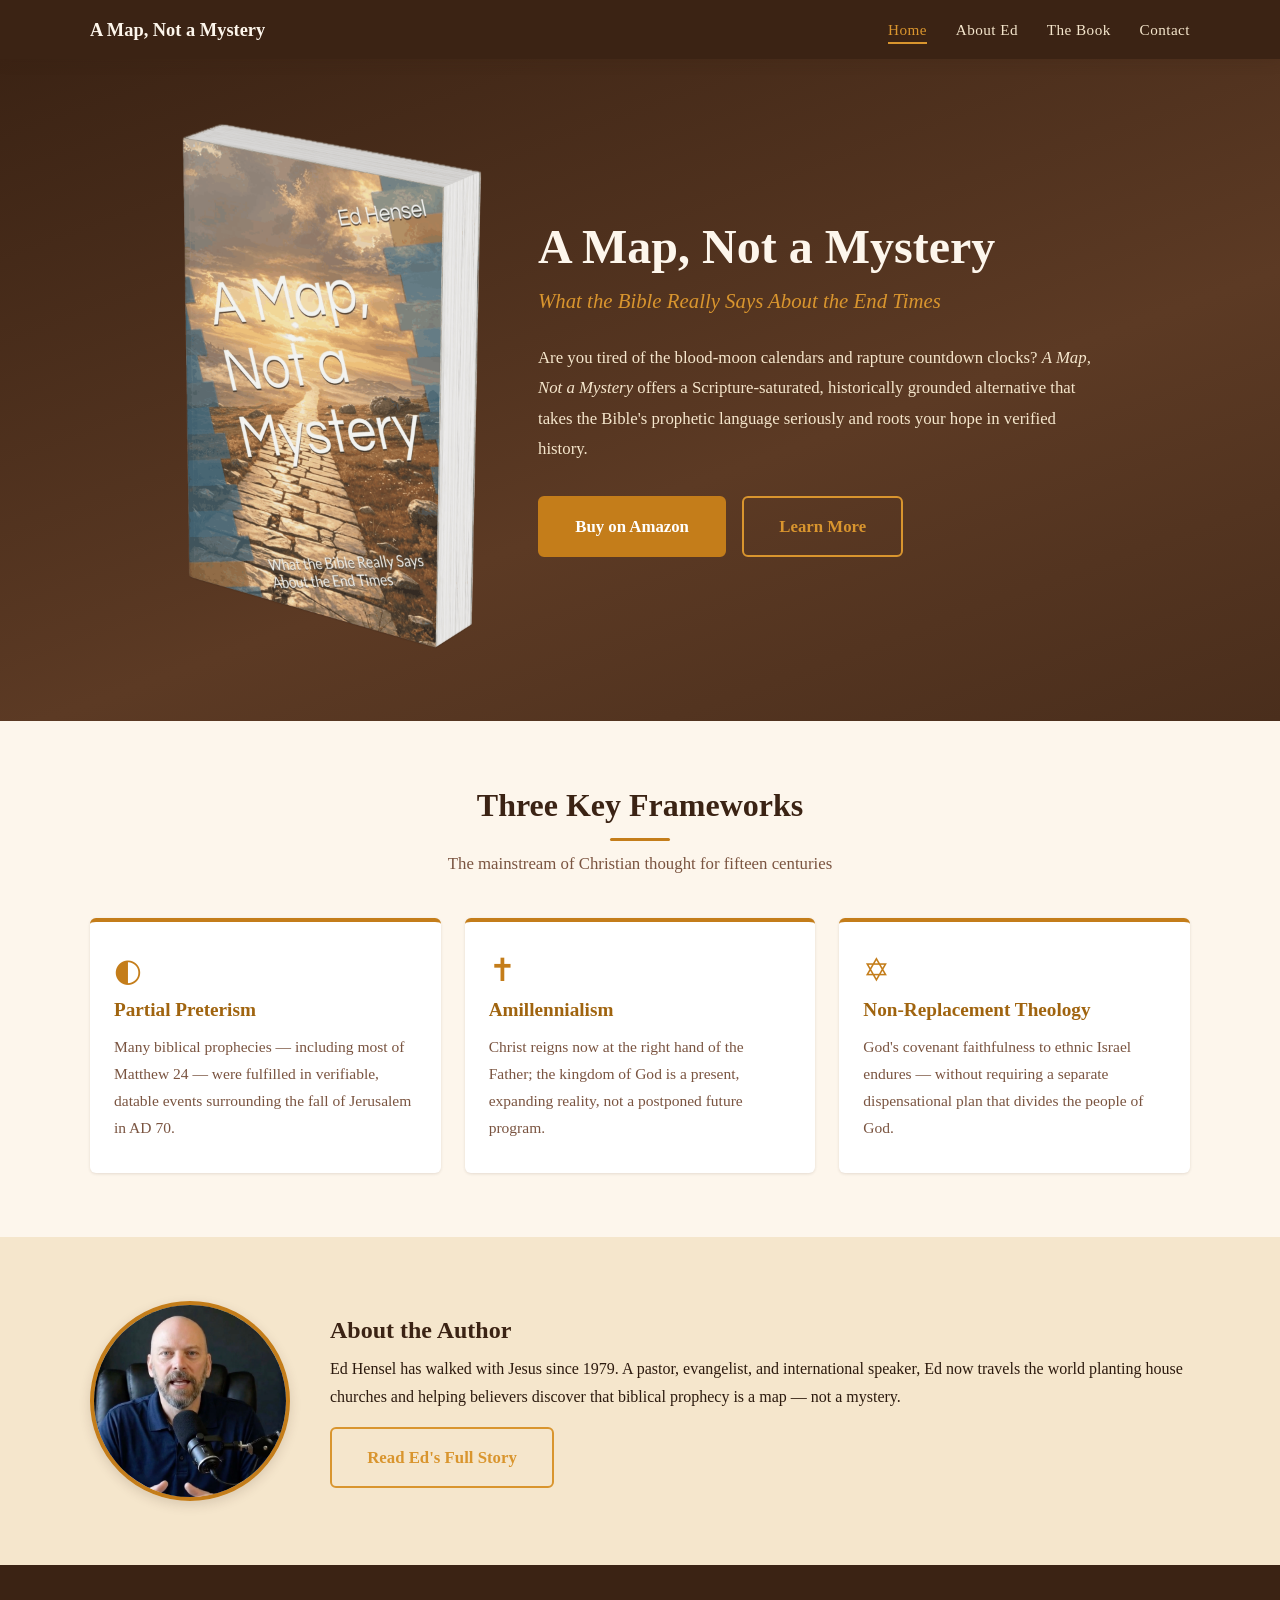
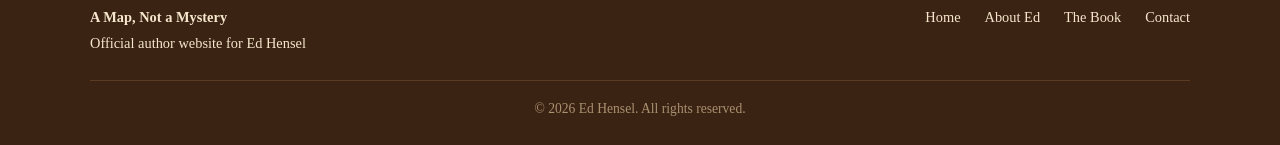
==== index.html @ e0d84d32 "Use proper 3D book mockup (background-removed PNG) - Add book-cover-3d.png (optimized 900x1577, ~970" ====
<!DOCTYPE html>
<html lang="en">
<head>
  <meta charset="UTF-8">
  <meta name="viewport" content="width=device-width, initial-scale=1.0">
  <title>A Map, Not a Mystery — What the Bible Really Says About the End Times | Ed Hensel</title>
  <meta name="description" content="A Map, Not a Mystery by Ed Hensel offers a Scripture-saturated, historically grounded guide to biblical prophecy through Partial Preterism, Amillennialism, and Non-Replacement Theology.">
  <link rel="canonical" href="https://edhensel.com/">

  <!-- Open Graph -->
  <meta property="og:title" content="A Map, Not a Mystery — What the Bible Really Says About the End Times">
  <meta property="og:description" content="A Scripture-saturated, historically grounded alternative to popular end-times speculation. By Ed Hensel.">
  <meta property="og:type" content="website">
  <meta property="og:url" content="https://edhensel.com/">
  <meta property="og:image" content="https://edhensel.com/book-cover.jpg">
  <meta property="og:image:width" content="1000">
  <meta property="og:image:height" content="1499">

  <!-- Twitter Card -->
  <meta name="twitter:card" content="summary_large_image">
  <meta name="twitter:title" content="A Map, Not a Mystery — What the Bible Really Says About the End Times">
  <meta name="twitter:description" content="A Scripture-saturated, historically grounded alternative to popular end-times speculation. By Ed Hensel.">
  <meta name="twitter:image" content="https://edhensel.com/book-cover.jpg">

  <!-- Favicon -->
  <link rel="icon" href="favicon.svg" type="image/svg+xml">
  <link rel="icon" href="favicon.svg">

  <!-- Author -->
  <meta name="author" content="Ed Hensel">

  <link rel="stylesheet" href="styles.css">

  <!-- Structured Data: Book -->
  <script type="application/ld+json">
  {
    "@context": "https://schema.org",
    "@type": "Book",
    "name": "A Map, Not a Mystery: What the Bible Really Says About the End Times",
    "author": {
      "@type": "Person",
      "name": "Ed Hensel"
    },
    "description": "Built on three interlocking perspectives — Partial Preterism, Amillennialism, and Non-Replacement Theology — this book shows that much of what gets marketed as future prophecy was already fulfilled in datable, verified history.",
    "genre": ["Christian Theology", "Biblical Studies", "Eschatology"],
    "inLanguage": "en",
    "bookFormat": "https://schema.org/Paperback",
    "isbn": "9798254905325",
    "image": "https://edhensel.com/book-cover.jpg",
    "url": "https://www.amazon.com/dp/B0GWJ39544"
  }
  </script>
</head>
<body>

  <a class="skip-link" href="#main">Skip to main content</a>

  <!-- ========== HEADER ========== -->
  <header class="site-header">
    <div class="nav-wrapper">
      <a href="index.html" class="site-logo">A Map, Not a Mystery</a>
      <button class="nav-toggle" aria-label="Open navigation menu" aria-expanded="false">
        <span></span><span></span><span></span>
      </button>
      <nav class="main-nav" aria-label="Primary navigation">
        <ul>
          <li><a href="index.html" aria-current="page">Home</a></li>
          <li><a href="about.html">About Ed</a></li>
          <li><a href="book.html">The Book</a></li>
          <li><a href="contact.html">Contact</a></li>
        </ul>
      </nav>
    </div>
  </header>

  <!-- ========== HERO ========== -->
  <main id="main">
    <section class="hero">
      <div class="container hero-split">
        <div class="hero-cover">
          <img src="book-cover-3d.png" alt="Book cover of A Map, Not a Mystery: What the Bible Really Says About the End Times by Ed Hensel" width="400" height="701">
        </div>
        <div class="hero-text">
          <h1>A Map, Not a Mystery</h1>
          <p class="subtitle">What the Bible Really Says About the End Times</p>
          <p class="intro-text">
            Are you tired of the blood-moon calendars and rapture countdown clocks?
            <em>A Map, Not a Mystery</em> offers a Scripture-saturated, historically grounded
            alternative that takes the Bible's prophetic language seriously and roots your
            hope in verified history.
          </p>
          <div class="hero-buttons">
            <a href="https://www.amazon.com/dp/B0GWJ39544" class="btn" rel="noopener" target="_blank">Buy on Amazon</a>
            <a href="book.html" class="btn btn-outline">Learn More</a>
          </div>
        </div>
      </div>
    </section>

    <!-- ========== THREE FRAMEWORKS ========== -->
    <section class="section" aria-labelledby="frameworks-title">
      <div class="container">
        <h2 class="section-title" id="frameworks-title">Three Key Frameworks</h2>
        <p class="section-subtitle">The mainstream of Christian thought for fifteen centuries</p>
        <div class="card-grid">
          <article class="card">
            <span class="card-icon" aria-hidden="true">◐</span>
            <h3>Partial Preterism</h3>
            <p>Many biblical prophecies — including most of Matthew 24 — were fulfilled in verifiable, datable events surrounding the fall of Jerusalem in AD 70.</p>
          </article>
          <article class="card">
            <span class="card-icon" aria-hidden="true">✝</span>
            <h3>Amillennialism</h3>
            <p>Christ reigns now at the right hand of the Father; the kingdom of God is a present, expanding reality, not a postponed future program.</p>
          </article>
          <article class="card">
            <span class="card-icon" aria-hidden="true">✡</span>
            <h3>Non-Replacement Theology</h3>
            <p>God's covenant faithfulness to ethnic Israel endures — without requiring a separate dispensational plan that divides the people of God.</p>
          </article>
        </div>
      </div>
    </section>

    <!-- ========== ABOUT TEASER ========== -->
    <section class="section section--alt" aria-labelledby="about-teaser-title">
      <div class="container">
        <div class="author-teaser">
          <div class="author-teaser__img">
            <img src="ed-hensel.jpg" alt="Ed Hensel, author of A Map, Not a Mystery" width="200" height="200">
          </div>
          <div class="author-teaser__text">
            <h2 id="about-teaser-title">About the Author</h2>
            <p>
              Ed Hensel has walked with Jesus since 1979. A pastor, evangelist, and international
              speaker, Ed now travels the world planting house churches and helping believers
              discover that biblical prophecy is a map — not a mystery.
            </p>
            <a href="about.html" class="btn btn-outline">Read Ed's Full Story</a>
          </div>
        </div>
      </div>
    </section>
  </main>

  <!-- ========== FOOTER ========== -->
  <footer class="site-footer">
    <div class="container">
      <div class="footer-inner">
        <div class="footer-brand">
          <strong>A Map, Not a Mystery</strong><br>
          Official author website for Ed Hensel
        </div>
        <nav class="footer-nav" aria-label="Footer navigation">
          <ul>
            <li><a href="index.html">Home</a></li>
            <li><a href="about.html">About Ed</a></li>
            <li><a href="book.html">The Book</a></li>
            <li><a href="contact.html">Contact</a></li>
          </ul>
        </nav>
      </div>
      <p class="footer-copy">&copy; 2026 Ed Hensel. All rights reserved.</p>
    </div>
  </footer>

  <script>
    // Mobile nav toggle
    (function(){
      var btn = document.querySelector('.nav-toggle');
      var nav = document.querySelector('.main-nav');
      if(!btn||!nav) return;
      btn.addEventListener('click', function(){
        var open = nav.classList.toggle('open');
        btn.setAttribute('aria-expanded', open);
        btn.setAttribute('aria-label', open ? 'Close navigation menu' : 'Open navigation menu');
      });
    })();
  </script>
</body>
</html>
---- styles.css ----
/* ============================================
   Ed Hensel Author Website — styles.css
   Palette: deep amber, warm cream, dark brown
   ============================================ */

/* --- Reset & Base --- */
*, *::before, *::after { box-sizing: border-box; margin: 0; padding: 0; }

:root {
  --color-cream:       #FDF6EC;
  --color-cream-dark:  #F5E6CC;
  --color-amber:       #C47D1A;
  --color-amber-light: #D9952E;
  --color-amber-dark:  #A0640F;
  --color-brown:       #3B2314;
  --color-brown-mid:   #5C3A24;
  --color-brown-light: #7A5440;
  --color-text:        #2C1A0E;
  --color-white:       #FFFFFF;
  --shadow-sm:  0 1px 3px rgba(59,35,20,.12);
  --shadow-md:  0 4px 12px rgba(59,35,20,.15);
  --shadow-lg:  0 8px 28px rgba(59,35,20,.22);
  --shadow-book: 0 12px 40px rgba(59,35,20,.3), 0 4px 12px rgba(0,0,0,.15);
  --radius:     6px;
  --max-width:  1100px;
  --transition: .25s ease;
}

html { font-size: 16px; scroll-behavior: smooth; }

body {
  font-family: Georgia, 'Times New Roman', serif;
  color: var(--color-text);
  background: var(--color-cream);
  line-height: 1.75;
  -webkit-font-smoothing: antialiased;
}

img { max-width: 100%; height: auto; display: block; }
a   { color: var(--color-amber-dark); text-decoration: none; transition: color var(--transition); }
a:hover { color: var(--color-amber); }

h1, h2, h3, h4 {
  font-family: 'Palatino Linotype', Palatino, Georgia, serif;
  color: var(--color-brown);
  line-height: 1.3;
}

.container { width: 92%; max-width: var(--max-width); margin: 0 auto; }

/* --- Skip Link (accessibility) --- */
.skip-link {
  position: absolute; left: -9999px; top: 0;
  background: var(--color-amber); color: var(--color-white);
  padding: .5rem 1rem; z-index: 1000; border-radius: 0 0 var(--radius) var(--radius);
}
.skip-link:focus { left: 0; }

/* ============================================
   Header / Navigation
   ============================================ */
.site-header {
  background: var(--color-brown);
  padding: 0;
  position: sticky; top: 0; z-index: 900;
  box-shadow: var(--shadow-md);
}

.nav-wrapper {
  display: flex; align-items: center; justify-content: space-between;
  max-width: var(--max-width); margin: 0 auto; width: 92%;
  padding: .85rem 0;
}

.site-logo {
  font-family: 'Palatino Linotype', Palatino, Georgia, serif;
  font-size: 1.15rem; font-weight: 700;
  color: var(--color-cream); white-space: nowrap;
}
.site-logo:hover { color: var(--color-amber-light); }

/* Hamburger */
.nav-toggle { display: none; background: none; border: none; cursor: pointer; padding: .25rem; }
.nav-toggle span {
  display: block; width: 24px; height: 2px;
  background: var(--color-cream); margin: 5px 0;
  transition: transform var(--transition), opacity var(--transition);
}

.main-nav ul { list-style: none; display: flex; gap: 1.8rem; }
.main-nav a {
  color: var(--color-cream-dark); font-size: .95rem;
  letter-spacing: .03em; padding: .25rem 0;
  border-bottom: 2px solid transparent;
  transition: color var(--transition), border-color var(--transition);
}
.main-nav a:hover,
.main-nav a[aria-current="page"] {
  color: var(--color-amber-light);
  border-bottom-color: var(--color-amber-light);
}

/* ============================================
   Hero Section — Split layout with book cover
   ============================================ */
.hero {
  background: linear-gradient(160deg, var(--color-brown) 0%, var(--color-brown-mid) 60%, #4A2E1C 100%);
  color: var(--color-cream);
  padding: 4rem 1rem 4.5rem;
  overflow: hidden;
}

.hero-split {
  display: flex;
  align-items: center;
  justify-content: center;
  gap: 3.5rem;
}

.hero-cover {
  flex: 0 0 auto;
  text-align: center;
}
.hero-cover img {
  width: 300px;
  height: auto;
  margin: 0 auto;
  transition: transform .4s ease;
}
.hero-cover img:hover {
  transform: translateY(-6px) rotate(-1deg);
}

.hero-text {
  flex: 1;
  max-width: 560px;
}
.hero-text h1 {
  font-size: clamp(2rem, 5vw, 3rem);
  color: var(--color-cream);
  margin-bottom: .3rem;
}
.hero .subtitle {
  font-size: clamp(1rem, 2.5vw, 1.3rem);
  color: var(--color-amber-light);
  font-style: italic;
  margin-bottom: 1.5rem;
}
.hero .intro-text {
  font-size: 1.05rem; line-height: 1.8;
  color: var(--color-cream-dark);
  margin-bottom: 2rem;
}
.hero-buttons {
  display: flex; gap: 1rem; flex-wrap: wrap;
}

/* CTA Buttons */
.btn {
  display: inline-block;
  background: var(--color-amber);
  color: var(--color-white);
  font-family: 'Palatino Linotype', Palatino, Georgia, serif;
  font-size: 1.05rem; font-weight: 700;
  padding: .85rem 2.2rem;
  border-radius: var(--radius);
  border: 2px solid var(--color-amber);
  transition: background var(--transition), color var(--transition), transform var(--transition), box-shadow var(--transition);
  cursor: pointer;
  text-align: center;
}
.btn:hover {
  background: var(--color-amber-dark);
  border-color: var(--color-amber-dark);
  color: var(--color-white);
  transform: translateY(-2px);
  box-shadow: 0 4px 12px rgba(196,125,26,.35);
}
.btn-outline {
  background: transparent;
  color: var(--color-amber-light);
  border-color: var(--color-amber-light);
}
.btn-outline:hover {
  background: var(--color-amber-light);
  color: var(--color-brown);
}

/* ============================================
   Sections
   ============================================ */
.section {
  padding: 4rem 0;
}
.section--alt {
  background: var(--color-cream-dark);
}
.section-title {
  font-size: clamp(1.5rem, 3vw, 2rem);
  text-align: center;
  margin-bottom: .5rem;
}
.section-subtitle {
  text-align: center;
  color: var(--color-brown-light);
  margin-bottom: 2.5rem;
  font-size: 1.05rem;
}

/* Decorative divider */
.section-title::after {
  content: "";
  display: block;
  width: 60px; height: 3px;
  background: var(--color-amber);
  margin: .7rem auto 0;
  border-radius: 2px;
}

/* --- Framework Cards --- */
.card-grid {
  display: grid;
  grid-template-columns: repeat(auto-fit, minmax(280px, 1fr));
  gap: 1.5rem;
}
.card {
  background: var(--color-white);
  border-radius: var(--radius);
  padding: 2rem 1.5rem;
  box-shadow: var(--shadow-sm);
  border-top: 4px solid var(--color-amber);
  transition: box-shadow var(--transition), transform var(--transition);
}
.card:hover { box-shadow: var(--shadow-md); transform: translateY(-3px); }
.card h3 { font-size: 1.2rem; margin-bottom: .6rem; color: var(--color-amber-dark); }
.card p  { font-size: .97rem; color: var(--color-brown-light); }
.card-icon {
  display: block;
  font-size: 2rem;
  line-height: 1;
  margin-bottom: .75rem;
  color: var(--color-amber);
}

/* --- Author Teaser (home page) --- */
.author-teaser {
  display: flex; align-items: center; gap: 2.5rem;
}
.author-teaser__img {
  flex: 0 0 200px;
  width: 200px; height: 200px;
  border-radius: 50%;
  overflow: hidden;
  border: 4px solid var(--color-amber);
  box-shadow: var(--shadow-md);
}
.author-teaser__img img {
  width: 100%; height: 100%; object-fit: cover;
}
.author-teaser__text { flex: 1; min-width: 260px; }
.author-teaser__text h2 { margin-bottom: .6rem; }
.author-teaser__text p  { margin-bottom: 1rem; }

/* --- About Page --- */
.about-content { display: flex; gap: 2.5rem; flex-wrap: wrap; align-items: flex-start; }
.about-photo {
  flex: 0 0 280px;
  overflow: hidden;
  border: 4px solid var(--color-amber);
  border-radius: var(--radius);
  box-shadow: var(--shadow-lg);
}
.about-photo img {
  width: 100%; height: auto; display: block;
}
.about-text { flex: 1; min-width: 280px; }
.about-text p { margin-bottom: 1.1rem; }

/* --- Book Page — Showcase --- */
.book-showcase {
  display: flex;
  align-items: flex-start;
  justify-content: center;
  gap: 3rem;
  padding-bottom: 2.5rem;
  border-bottom: 1px solid var(--color-cream-dark);
  margin-bottom: 2.5rem;
}
.book-showcase__cover {
  flex: 0 0 auto;
  text-align: center;
}
.book-showcase__cover img {
  width: 280px;
  height: auto;
  margin: 0 auto;
  transition: transform .4s ease;
}
.book-showcase__cover img:hover {
  transform: translateY(-4px);
}
.book-showcase__info {
  flex: 1;
}
.book-showcase__info h2 {
  font-size: clamp(1.6rem, 3vw, 2.2rem);
  margin-bottom: .3rem;
}
.book-showcase__info .byline {
  font-size: 1.1rem;
  color: var(--color-brown-light);
  font-style: italic;
  margin-bottom: .6rem;
  line-height: 1.5;
}
.book-showcase__info .book-meta {
  font-size: .9rem;
  color: var(--color-brown-light);
  margin-bottom: 1.5rem;
}

.book-description { max-width: 780px; margin: 0 auto 2.5rem; font-size: 1.02rem; }
.book-description p { margin-bottom: 1.1rem; }

.discover-list { max-width: 720px; margin: 0 auto; list-style: none; }
.discover-list li {
  padding: .75rem 0 .75rem 1.8rem;
  position: relative;
  border-bottom: 1px solid var(--color-cream-dark);
  font-size: 1rem;
}
.discover-list li:last-child { border-bottom: none; }
.discover-list li::before {
  content: "\2726";
  position: absolute; left: 0; color: var(--color-amber);
  font-size: 1.1rem; top: .75rem;
}

.small-group-note {
  background: var(--color-white);
  border-left: 4px solid var(--color-amber);
  padding: 1.5rem 2rem;
  border-radius: 0 var(--radius) var(--radius) 0;
  max-width: 720px; margin: 2.5rem auto 0;
  box-shadow: var(--shadow-sm);
}
.small-group-note h3 { margin-bottom: .4rem; color: var(--color-amber-dark); }

/* --- Contact Page --- */
.contact-grid { display: flex; gap: 2.5rem; flex-wrap: wrap; }
.contact-form-wrapper { flex: 2; min-width: 300px; }
.contact-info-wrapper { flex: 1; min-width: 240px; }

.contact-form label {
  display: block; font-weight: 700; margin-bottom: .3rem;
  color: var(--color-brown); font-size: .95rem;
}
.contact-form input,
.contact-form select,
.contact-form textarea {
  width: 100%;
  padding: .75rem 1rem;
  border: 1px solid #C9B89A;
  border-radius: var(--radius);
  font-family: Georgia, serif;
  font-size: 1rem;
  background: var(--color-white);
  color: var(--color-text);
  margin-bottom: 1.2rem;
  transition: border-color var(--transition), box-shadow var(--transition);
}
.contact-form input:focus,
.contact-form select:focus,
.contact-form textarea:focus {
  outline: none;
  border-color: var(--color-amber);
  box-shadow: 0 0 0 3px rgba(196,125,26,.2);
}
.contact-form textarea { resize: vertical; min-height: 160px; }

.contact-info-box {
  background: var(--color-white);
  border-radius: var(--radius);
  padding: 2rem;
  box-shadow: var(--shadow-sm);
  border-top: 4px solid var(--color-amber);
}
.contact-info-box h3 { margin-bottom: .8rem; color: var(--color-amber-dark); }
.contact-info-box p  { margin-bottom: .8rem; font-size: .97rem; }

.formspree-note {
  font-size: .85rem;
  color: var(--color-brown-light);
  font-style: italic;
  margin-top: .5rem;
}

/* --- Speaking CTA / Dark banner sections --- */
.speaking-cta {
  background: linear-gradient(160deg, var(--color-brown) 0%, var(--color-brown-mid) 100%);
  color: var(--color-cream);
  text-align: center;
  padding: 3.5rem 1rem;
  margin-top: 3rem;
}
.speaking-cta h2 { color: var(--color-cream); margin-bottom: .6rem; }
.speaking-cta p  { color: var(--color-cream-dark); margin-bottom: 1.5rem; max-width: 600px; margin-left: auto; margin-right: auto; }

/* ============================================
   Footer
   ============================================ */
.site-footer {
  background: var(--color-brown);
  color: var(--color-cream-dark);
  padding: 2.5rem 0 1.5rem;
  font-size: .9rem;
}
.footer-inner {
  display: flex; flex-wrap: wrap; justify-content: space-between; align-items: flex-start; gap: 1.5rem;
}
.footer-nav ul { list-style: none; display: flex; gap: 1.5rem; flex-wrap: wrap; }
.footer-nav a  { color: var(--color-cream-dark); }
.footer-nav a:hover { color: var(--color-amber-light); }
.footer-copy { width: 100%; text-align: center; margin-top: 1.5rem; padding-top: 1rem; border-top: 1px solid var(--color-brown-mid); color: #A89070; font-size: .85rem; }

/* ============================================
   Page Banner (inner pages)
   ============================================ */
.page-banner {
  background: linear-gradient(160deg, var(--color-brown) 0%, var(--color-brown-mid) 100%);
  color: var(--color-cream);
  text-align: center;
  padding: 3rem 1rem 2.5rem;
}
.page-banner h1 { color: var(--color-cream); font-size: clamp(1.7rem, 4vw, 2.5rem); margin-bottom: .5rem; }
.page-banner__sub {
  color: var(--color-amber-light);
  font-size: 1rem;
  letter-spacing: .04em;
  margin-top: .4rem;
  font-style: italic;
}

/* ============================================
   Responsive — Tablet and below
   ============================================ */
@media (max-width: 900px) {
  .hero-split {
    flex-direction: column;
    text-align: center;
  }
  .hero-cover {
    margin: 0 auto;
  }
  .hero-cover img { width: 250px; margin: 0 auto; }
  .hero-text {
    text-align: center;
    max-width: 100%;
  }
  .hero .intro-text { margin-left: auto; margin-right: auto; }
  .hero-buttons { justify-content: center; }

  .book-showcase {
    flex-direction: column;
    align-items: center;
    text-align: center;
  }
  .book-showcase__cover { margin: 0 auto; }
  .book-showcase__cover img { width: 240px; margin: 0 auto; }
}

@media (max-width: 768px) {
  .nav-toggle { display: block; }
  .main-nav ul {
    display: none; flex-direction: column; gap: 0;
    position: absolute; top: 100%; left: 0; right: 0;
    background: var(--color-brown); padding: .5rem 0;
    box-shadow: var(--shadow-md);
  }
  .main-nav.open ul { display: flex; }
  .main-nav a { display: block; padding: .75rem 5%; }

  .hero { padding: 3rem 1rem 2.5rem; }
  .section { padding: 2.5rem 0; }

  .author-teaser { flex-direction: column; text-align: center; }
  .author-teaser__img { flex: none; width: 160px; height: 160px; margin: 0 auto; }

  .about-content { flex-direction: column; text-align: center; }
  .about-photo { flex: none; width: 240px; margin: 0 auto; }
  .about-text { text-align: left; }

  .contact-grid { flex-direction: column; }

  .footer-inner { flex-direction: column; align-items: center; text-align: center; }
}

@media (max-width: 480px) {
  html { font-size: 15px; }
  .card-grid { grid-template-columns: 1fr; }
  .hero-cover img { width: 200px; }
  .book-showcase__cover img { width: 200px; }
  .hero { padding: 2.5rem 1rem 2rem; }
  .btn { padding: .75rem 1.6rem; font-size: 1rem; }
}
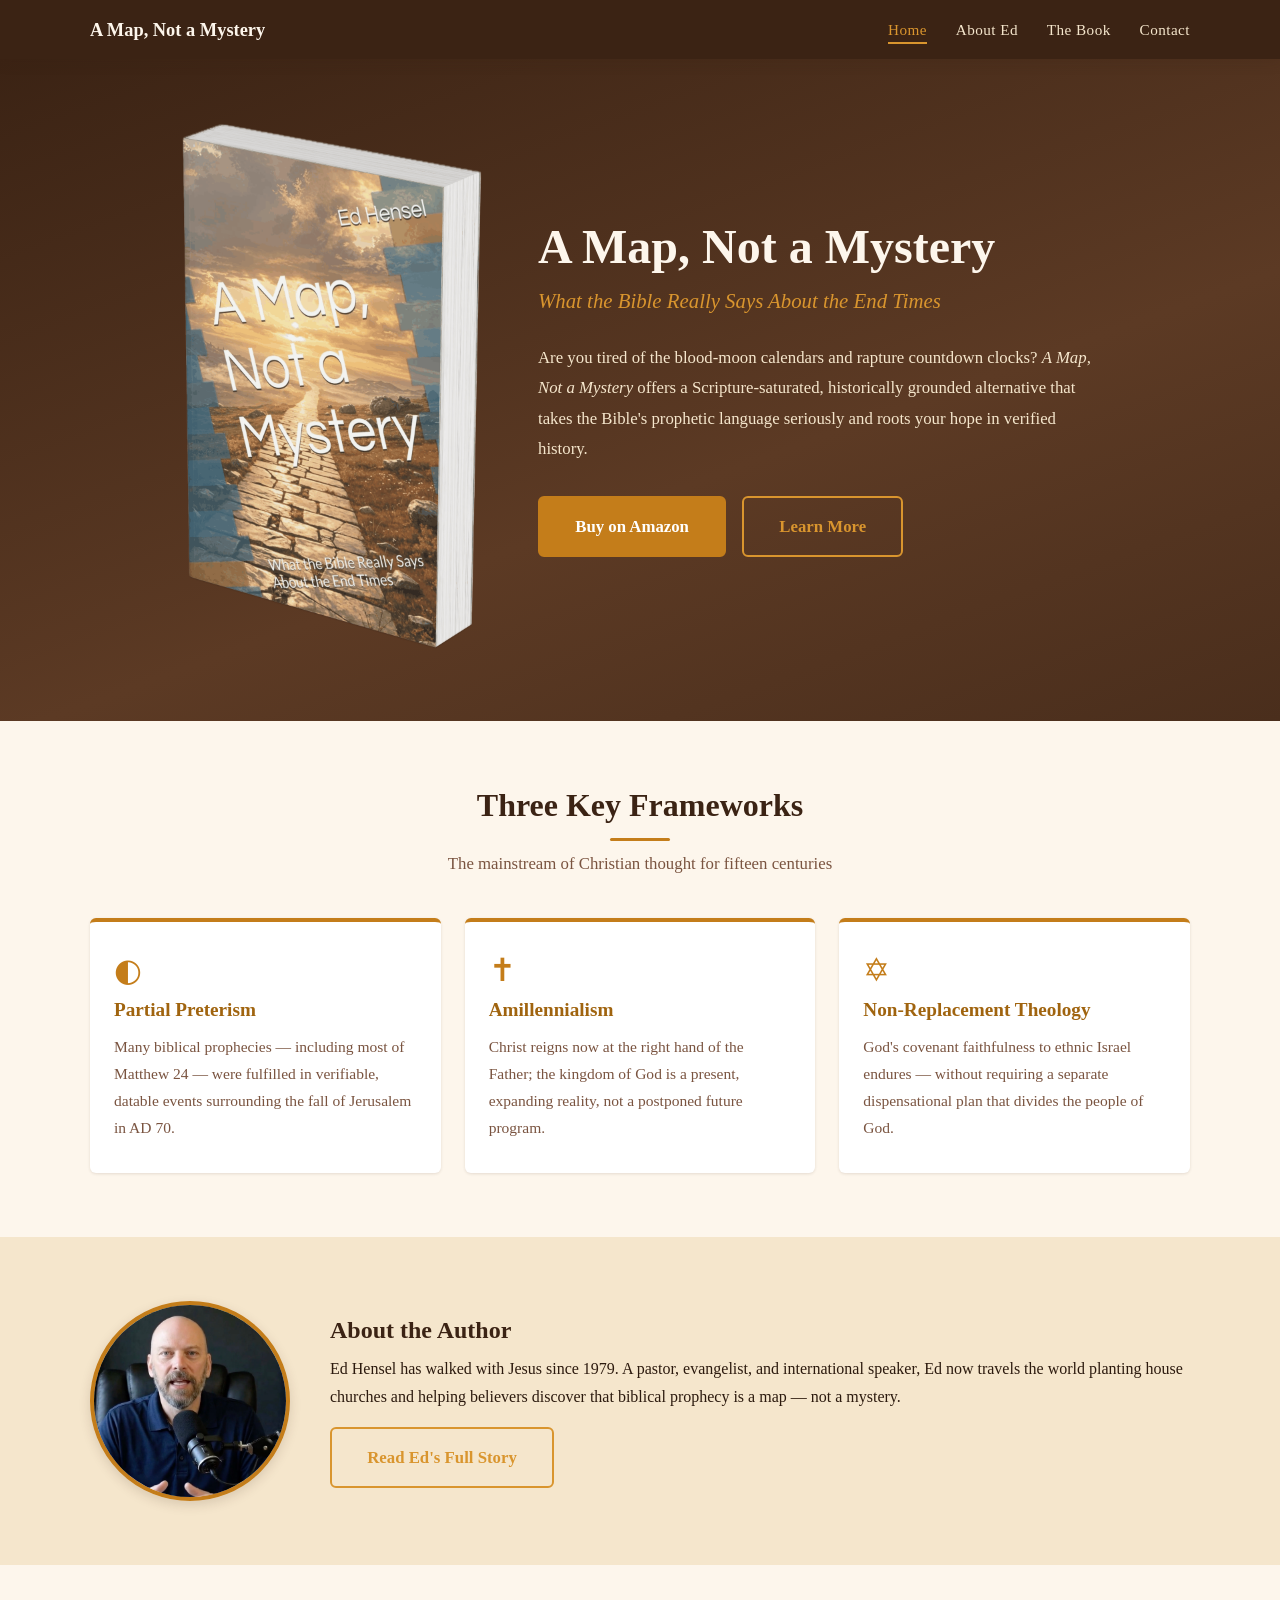
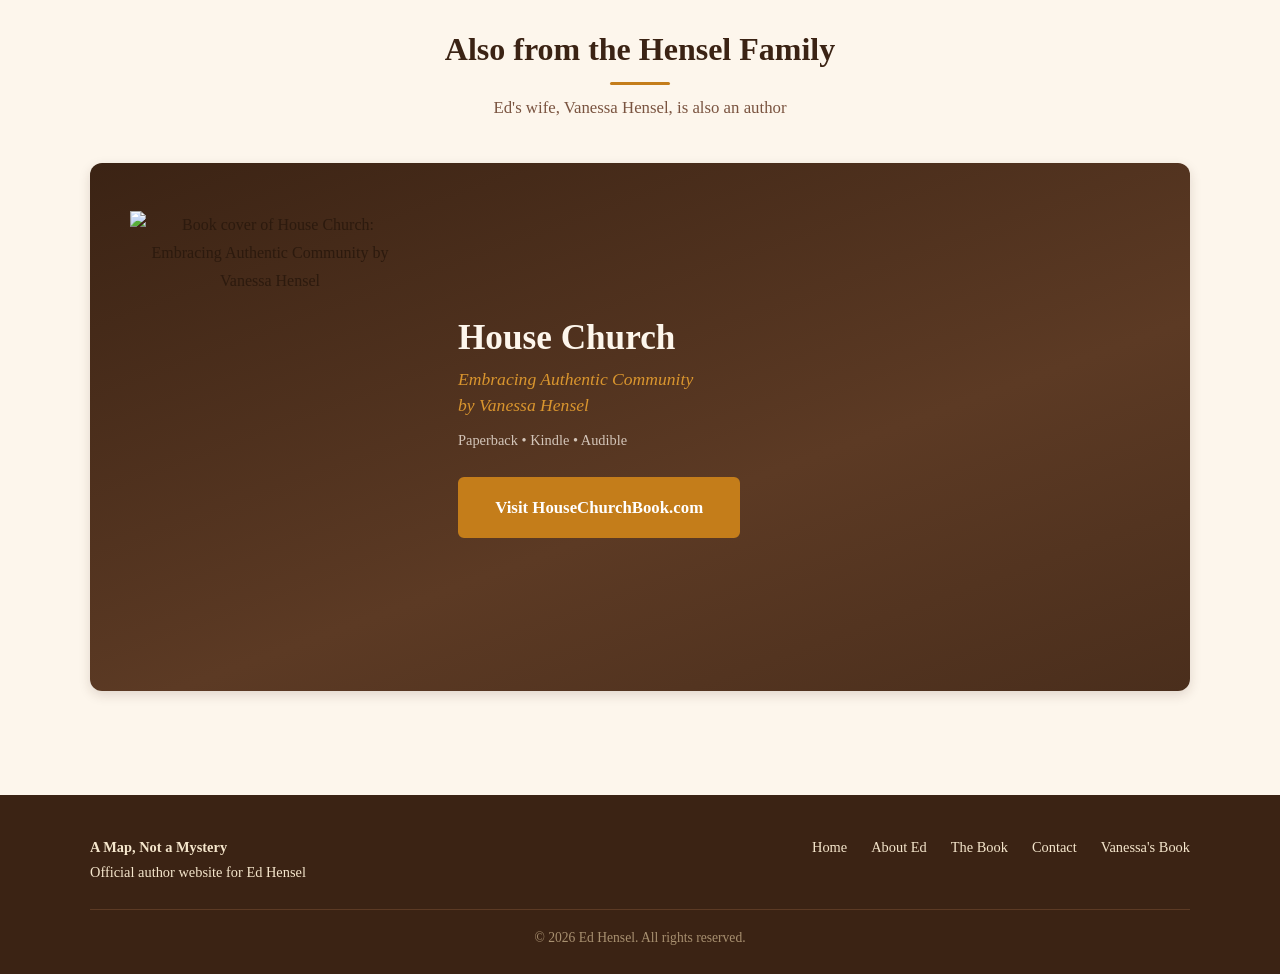
==== commit b89db03a: "Add cross-link to House Church by Vanessa Hensel (housechurchbook.com)" ====
--- a/index.html
+++ b/index.html
@@ -29,7 +29,7 @@
   <!-- Author -->
   <meta name="author" content="Ed Hensel">
 
-  <link rel="stylesheet" href="styles.css">
+  <link rel="stylesheet" href="styles.css?v=20260427">
 
   <!-- Structured Data: Book -->
   <script type="application/ld+json">
@@ -141,6 +141,25 @@
         </div>
       </div>
     </section>
+
+    <!-- ========== ALSO FROM THE HENSEL FAMILY ========== -->
+    <section class="section" aria-labelledby="family-book-title">
+      <div class="container">
+        <h2 class="section-title" id="family-book-title">Also from the Hensel Family</h2>
+        <p class="section-subtitle">Ed's wife, Vanessa Hensel, is also an author</p>
+        <div class="book-showcase">
+          <div class="book-showcase__cover">
+            <img src="https://images-na.ssl-images-amazon.com/images/P/B0C9S1WPQV.01.LZZZZZZZ.jpg" alt="Book cover of House Church: Embracing Authentic Community by Vanessa Hensel" width="280" height="432" loading="lazy">
+          </div>
+          <div class="book-showcase__info">
+            <h2>House Church</h2>
+            <p class="byline">Embracing Authentic Community<br>by Vanessa Hensel</p>
+            <p class="book-meta">Paperback &bull; Kindle &bull; Audible</p>
+            <a href="https://housechurchbook.com" class="btn" rel="noopener" target="_blank">Visit HouseChurchBook.com</a>
+          </div>
+        </div>
+      </div>
+    </section>
   </main>
 
   <!-- ========== FOOTER ========== -->
@@ -157,6 +176,7 @@
             <li><a href="about.html">About Ed</a></li>
             <li><a href="book.html">The Book</a></li>
             <li><a href="contact.html">Contact</a></li>
+            <li><a href="https://housechurchbook.com" target="_blank" rel="noopener">Vanessa's Book</a></li>
           </ul>
         </nav>
       </div>
--- a/styles.css
+++ b/styles.css
@@ -279,12 +279,14 @@
 /* --- Book Page — Showcase --- */
 .book-showcase {
   display: flex;
-  align-items: flex-start;
+  align-items: center;
   justify-content: center;
   gap: 3rem;
-  padding-bottom: 2.5rem;
-  border-bottom: 1px solid var(--color-cream-dark);
+  background: linear-gradient(160deg, var(--color-brown) 0%, var(--color-brown-mid) 60%, #4A2E1C 100%);
+  padding: 3rem 2.5rem;
+  border-radius: 12px;
   margin-bottom: 2.5rem;
+  box-shadow: var(--shadow-md);
 }
 .book-showcase__cover {
   flex: 0 0 auto;
@@ -301,21 +303,23 @@
 }
 .book-showcase__info {
   flex: 1;
+  color: var(--color-cream);
 }
 .book-showcase__info h2 {
   font-size: clamp(1.6rem, 3vw, 2.2rem);
   margin-bottom: .3rem;
+  color: var(--color-cream);
 }
 .book-showcase__info .byline {
   font-size: 1.1rem;
-  color: var(--color-brown-light);
+  color: var(--color-amber-light);
   font-style: italic;
   margin-bottom: .6rem;
   line-height: 1.5;
 }
 .book-showcase__info .book-meta {
   font-size: .9rem;
-  color: var(--color-brown-light);
+  color: rgba(253, 246, 236, .75);
   margin-bottom: 1.5rem;
 }
 
@@ -464,6 +468,7 @@
     flex-direction: column;
     align-items: center;
     text-align: center;
+    padding: 2.25rem 1.5rem;
   }
   .book-showcase__cover { margin: 0 auto; }
   .book-showcase__cover img { width: 240px; margin: 0 auto; }
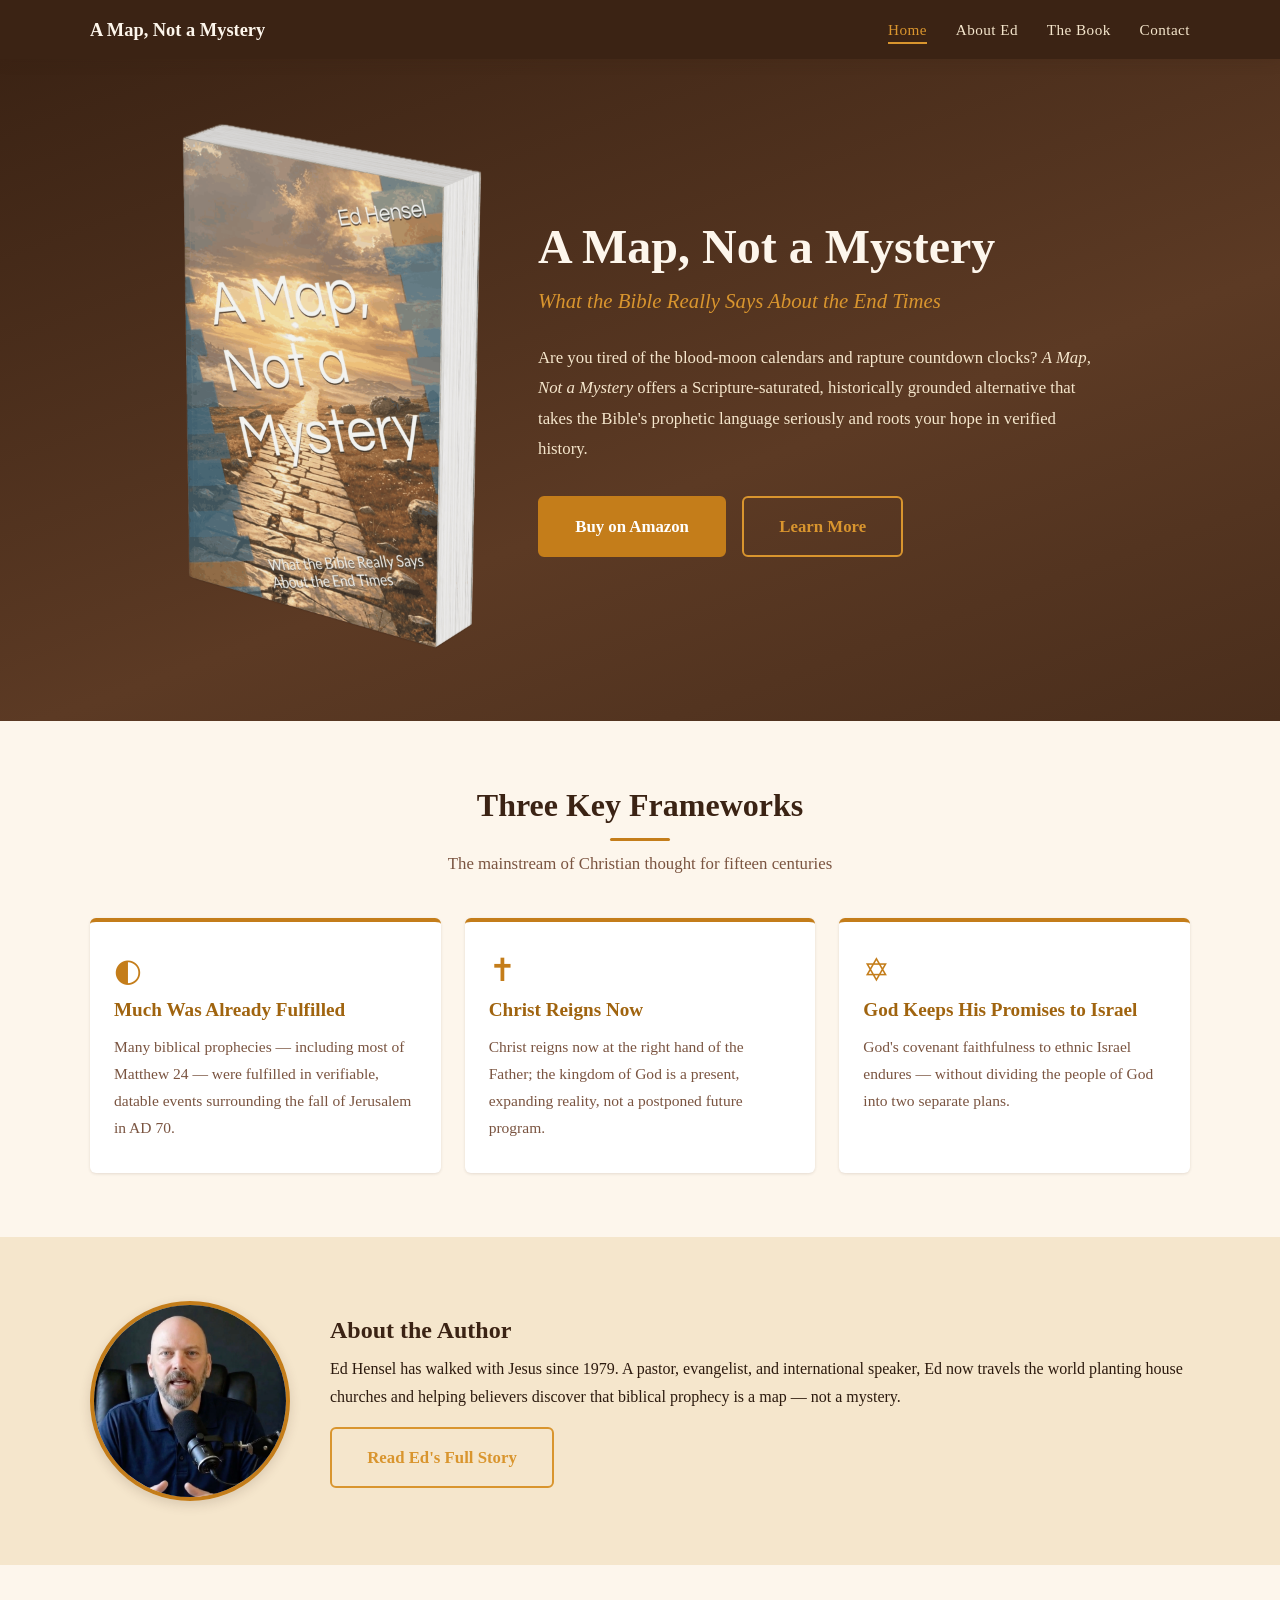
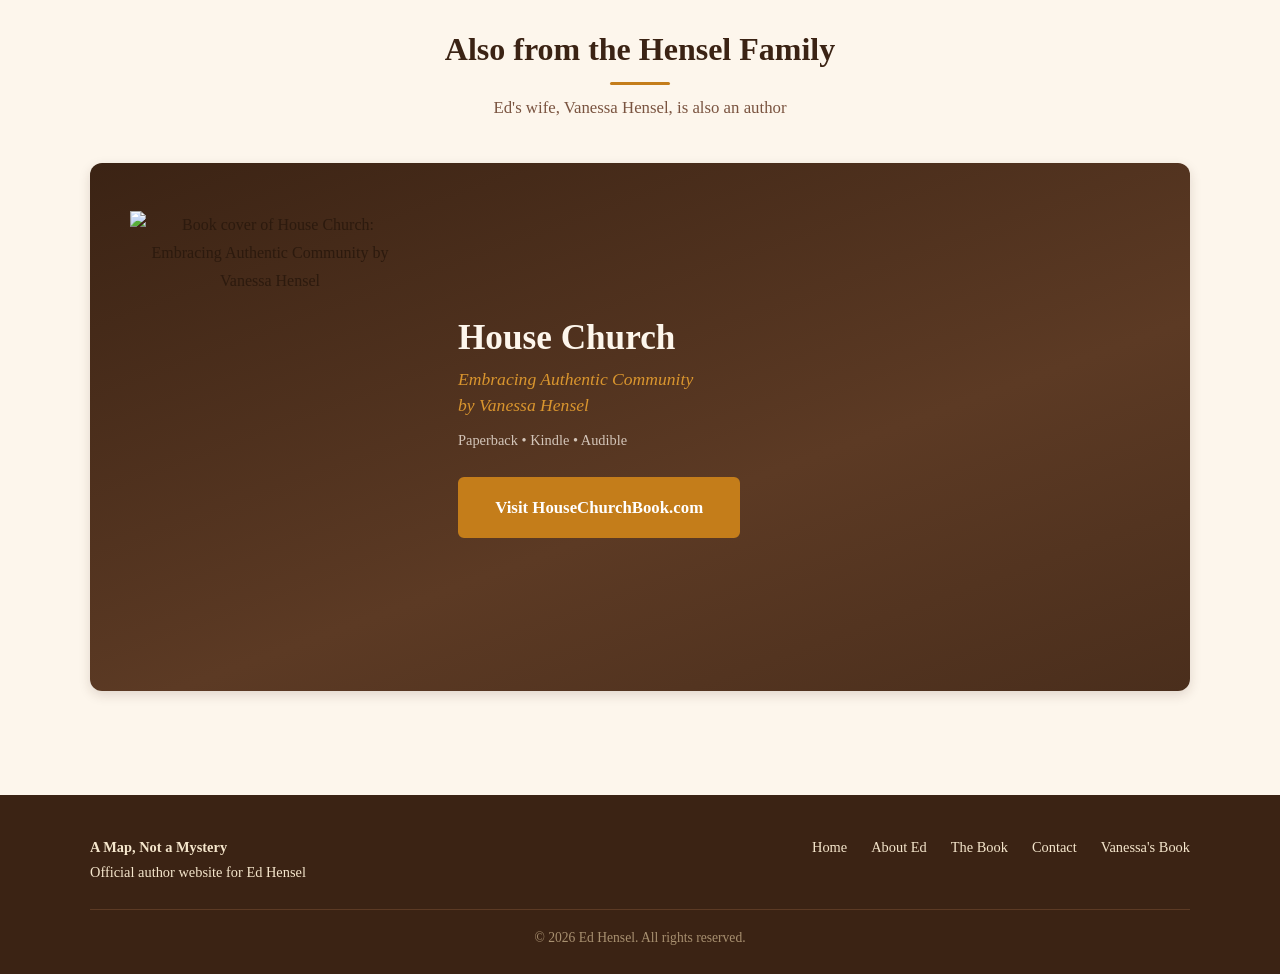
==== commit c470008b: "Replace theological labels with plain-language headings - Card headings on index.html now describe t" ====
--- a/index.html
+++ b/index.html
@@ -105,18 +105,18 @@
         <div class="card-grid">
           <article class="card">
             <span class="card-icon" aria-hidden="true">◐</span>
-            <h3>Partial Preterism</h3>
+            <h3>Much Was Already Fulfilled</h3>
             <p>Many biblical prophecies — including most of Matthew 24 — were fulfilled in verifiable, datable events surrounding the fall of Jerusalem in AD 70.</p>
           </article>
           <article class="card">
             <span class="card-icon" aria-hidden="true">✝</span>
-            <h3>Amillennialism</h3>
+            <h3>Christ Reigns Now</h3>
             <p>Christ reigns now at the right hand of the Father; the kingdom of God is a present, expanding reality, not a postponed future program.</p>
           </article>
           <article class="card">
             <span class="card-icon" aria-hidden="true">✡</span>
-            <h3>Non-Replacement Theology</h3>
-            <p>God's covenant faithfulness to ethnic Israel endures — without requiring a separate dispensational plan that divides the people of God.</p>
+            <h3>God Keeps His Promises to Israel</h3>
+            <p>God's covenant faithfulness to ethnic Israel endures — without dividing the people of God into two separate plans.</p>
           </article>
         </div>
       </div>
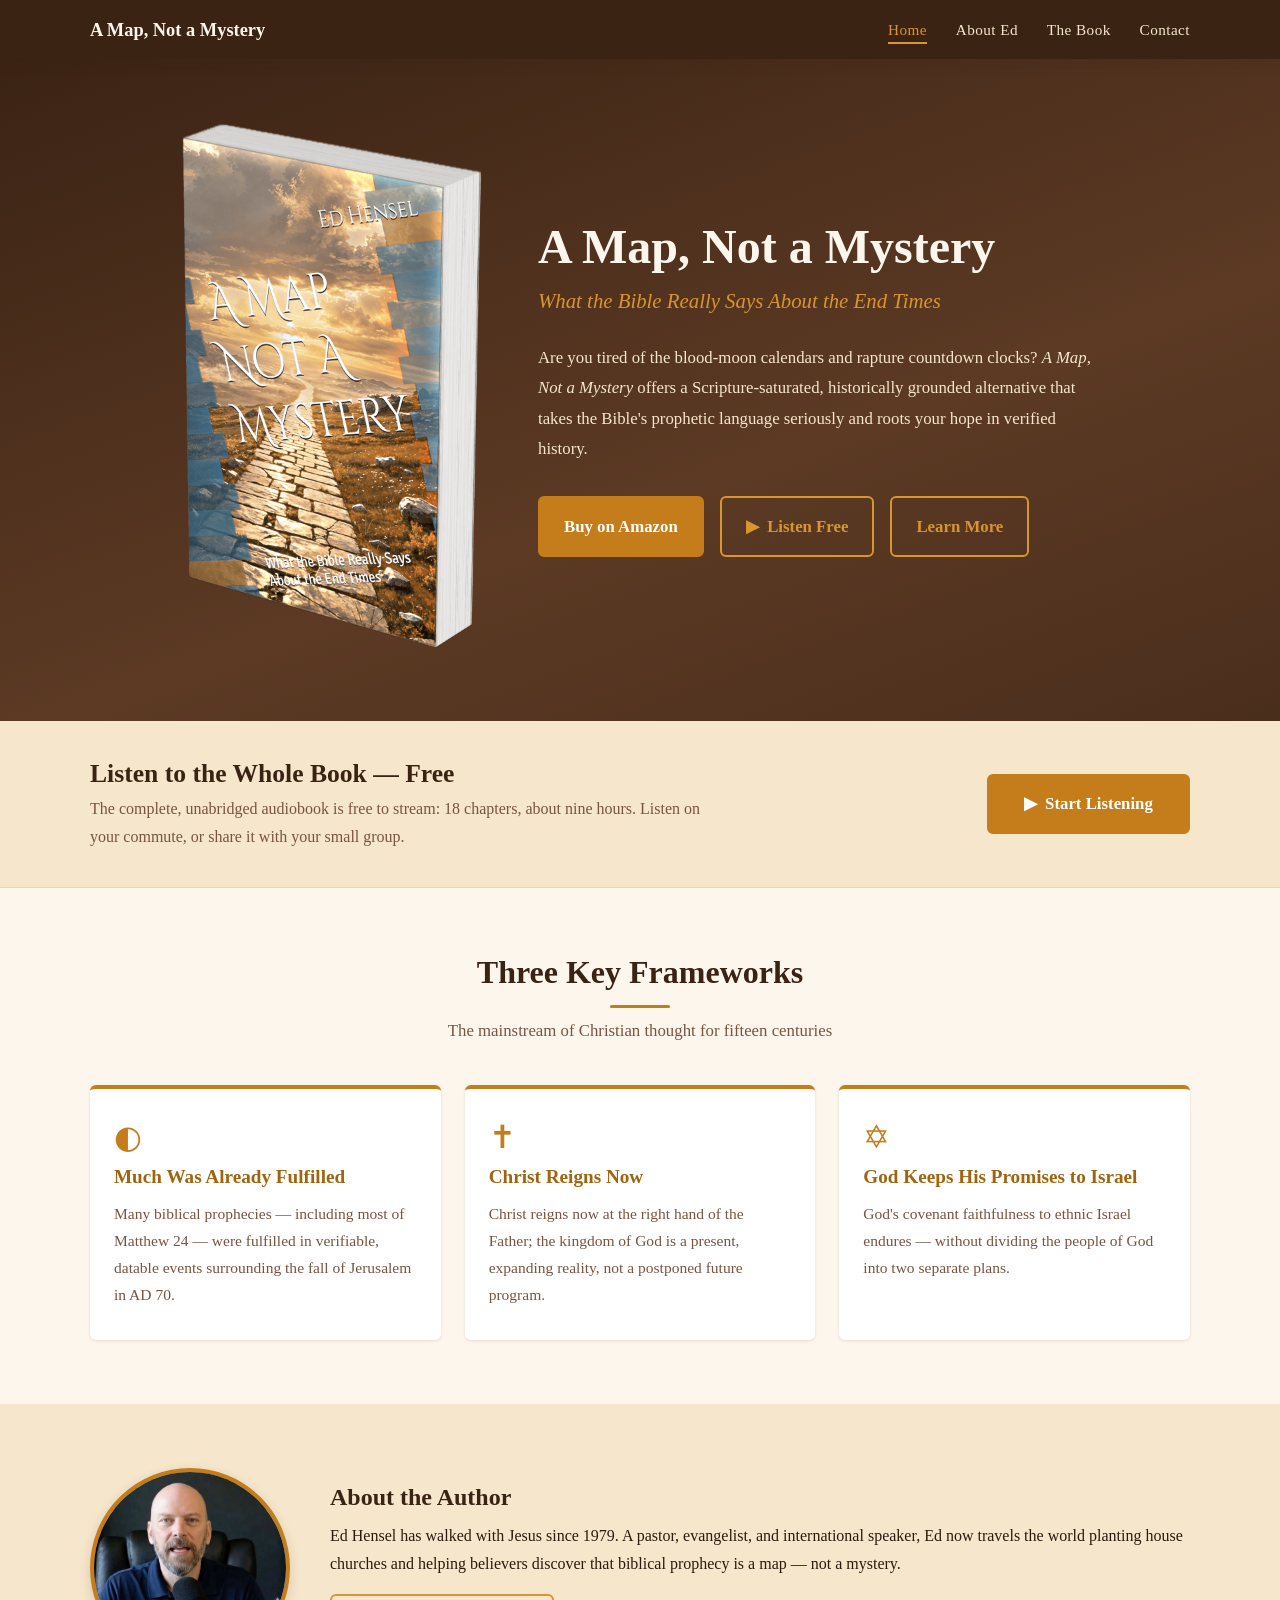
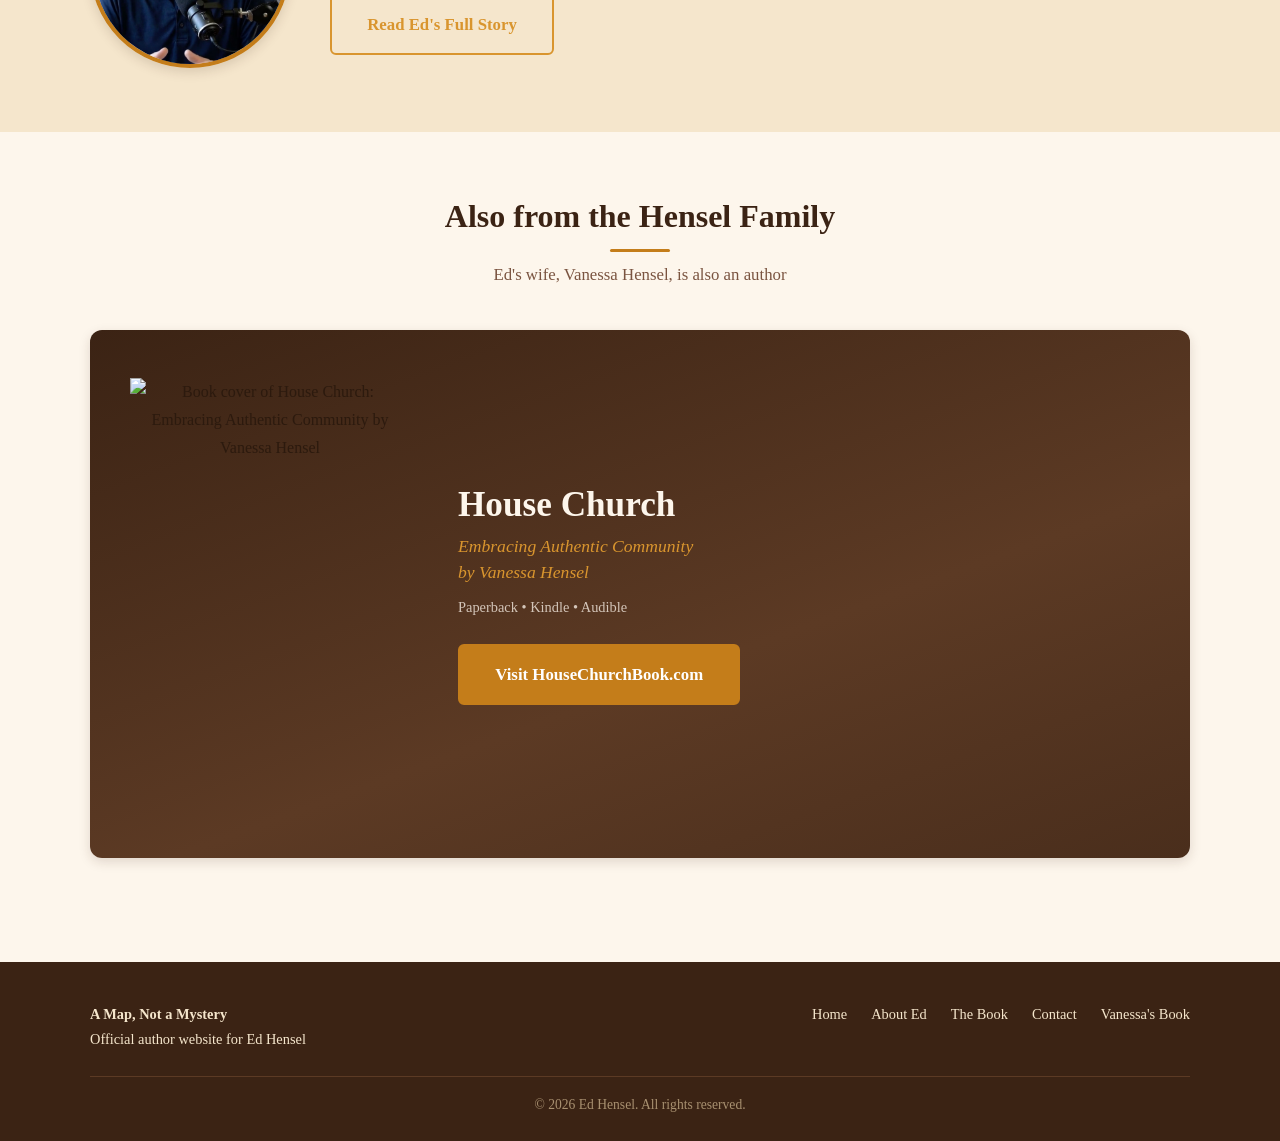
==== commit d1885ffb: "Add free audiobook player with chapter links - book.html: "Listen Free" button in the showcase and a" ====
--- a/index.html
+++ b/index.html
@@ -29,7 +29,7 @@
   <!-- Author -->
   <meta name="author" content="Ed Hensel">
 
-  <link rel="stylesheet" href="styles.css?v=20260427">
+  <link rel="stylesheet" href="styles.css?v=20261029">
 
   <!-- Structured Data: Book -->
   <script type="application/ld+json">
@@ -45,9 +45,9 @@
     "genre": ["Christian Theology", "Biblical Studies", "Eschatology"],
     "inLanguage": "en",
     "bookFormat": "https://schema.org/Paperback",
-    "isbn": "9798254905325",
+    "isbn": "9798170496839",
     "image": "https://edhensel.com/book-cover.jpg",
-    "url": "https://www.amazon.com/dp/B0GWJ39544"
+    "url": "https://www.amazon.com/dp/B0HH2LZVFZ"
   }
   </script>
 </head>
@@ -90,10 +90,22 @@
             hope in verified history.
           </p>
           <div class="hero-buttons">
-            <a href="https://www.amazon.com/dp/B0GWJ39544" class="btn" rel="noopener" target="_blank">Buy on Amazon</a>
+            <a href="https://www.amazon.com/dp/B0HH2LZVFZ" class="btn" rel="noopener" target="_blank">Buy on Amazon</a>
+            <a href="book.html#listen" class="btn btn-outline">&#9654;&#xFE0E;&ensp;Listen Free</a>
             <a href="book.html" class="btn btn-outline">Learn More</a>
           </div>
         </div>
+      </div>
+    </section>
+
+    <!-- ========== FREE AUDIOBOOK BAND ========== -->
+    <section class="listen-band" aria-labelledby="listen-band-title">
+      <div class="container listen-band__inner">
+        <div class="listen-band__text">
+          <h2 id="listen-band-title">Listen to the Whole Book &mdash; Free</h2>
+          <p>The complete, unabridged audiobook is free to stream: 18 chapters, about nine hours. Listen on your commute, or share it with your small group.</p>
+        </div>
+        <a href="book.html#listen" class="btn">&#9654;&#xFE0E;&ensp;Start Listening</a>
       </div>
     </section>
 
--- a/styles.css
+++ b/styles.css
@@ -508,3 +508,107 @@
   .hero { padding: 2.5rem 1rem 2rem; }
   .btn { padding: .75rem 1.6rem; font-size: 1rem; }
 }
+
+/* ============================================
+   Free Audiobook (book.html #listen, home band)
+   ============================================ */
+.book-actions { display: flex; gap: 1rem; flex-wrap: wrap; }
+.hero-buttons .btn { padding-left: 1.5rem; padding-right: 1.5rem; }
+
+.listen { scroll-margin-top: 4.5rem; }
+.listen + .speaking-cta { margin-top: 0; }
+
+.listen-player { max-width: 880px; margin: 0 auto 2.5rem; }
+.video-frame {
+  position: relative;
+  aspect-ratio: 16 / 9;
+  background: var(--color-brown);
+  border-radius: 12px;
+  overflow: hidden;
+  box-shadow: var(--shadow-lg);
+}
+.video-frame iframe {
+  position: absolute; inset: 0;
+  width: 100%; height: 100%; border: 0;
+}
+
+.chapter-list__heading {
+  text-align: center;
+  font-size: 1.25rem;
+  color: var(--color-amber-dark);
+  margin-bottom: 1rem;
+}
+.chapter-list {
+  list-style: none;
+  max-width: 880px; margin: 0 auto;
+  display: grid;
+  grid-template-columns: repeat(auto-fill, minmax(380px, 1fr));
+  gap: .5rem .75rem;
+}
+.chapter-btn {
+  width: 100%;
+  display: flex; align-items: baseline; gap: .9rem;
+  text-align: left;
+  background: var(--color-white);
+  border: 1px solid transparent;
+  border-left: 3px solid var(--color-amber);
+  border-radius: var(--radius);
+  padding: .65rem 1rem;
+  font-family: Georgia, 'Times New Roman', serif;
+  font-size: .97rem; line-height: 1.45;
+  color: var(--color-text);
+  cursor: pointer;
+  box-shadow: var(--shadow-sm);
+  transition: box-shadow var(--transition), transform var(--transition), border-color var(--transition);
+}
+.chapter-btn:hover { box-shadow: var(--shadow-md); transform: translateY(-1px); }
+.chapter-btn:focus-visible { outline: 3px solid rgba(196,125,26,.45); outline-offset: 2px; }
+.chapter-btn[aria-current="true"] {
+  border-color: var(--color-amber);
+  background: #FFF9F0;
+}
+.chapter-btn__time {
+  flex: 0 0 4.2rem;
+  font-variant-numeric: tabular-nums;
+  font-size: .85rem;
+  color: var(--color-brown-light);
+}
+.chapter-btn__kind {
+  display: block;
+  font-size: .75rem;
+  letter-spacing: .06em;
+  text-transform: uppercase;
+  color: var(--color-amber-dark);
+}
+.listen-note {
+  max-width: 720px;
+  margin: 2rem auto 0;
+  text-align: center;
+  font-size: .95rem;
+  color: var(--color-brown-light);
+}
+
+/* Home page band */
+.listen-band {
+  background: var(--color-cream-dark);
+  border-bottom: 1px solid rgba(59,35,20,.08);
+  padding: 2.25rem 0;
+}
+.listen-band__inner {
+  display: flex; align-items: center; justify-content: space-between; gap: 2rem;
+}
+.listen-band__text h2 { font-size: clamp(1.3rem, 2.6vw, 1.6rem); margin-bottom: .3rem; }
+.listen-band__text p  { color: var(--color-brown-light); max-width: 640px; }
+.listen-band .btn { flex: 0 0 auto; }
+
+@media (max-width: 900px) {
+  .book-actions { justify-content: center; }
+}
+@media (max-width: 768px) {
+  .listen-band__inner { flex-direction: column; text-align: center; gap: 1.25rem; }
+  .listen-band__text p { margin: 0 auto; }
+}
+@media (max-width: 480px) {
+  .chapter-list { grid-template-columns: 1fr; }
+  .chapter-btn__time { flex-basis: 3.6rem; }
+}
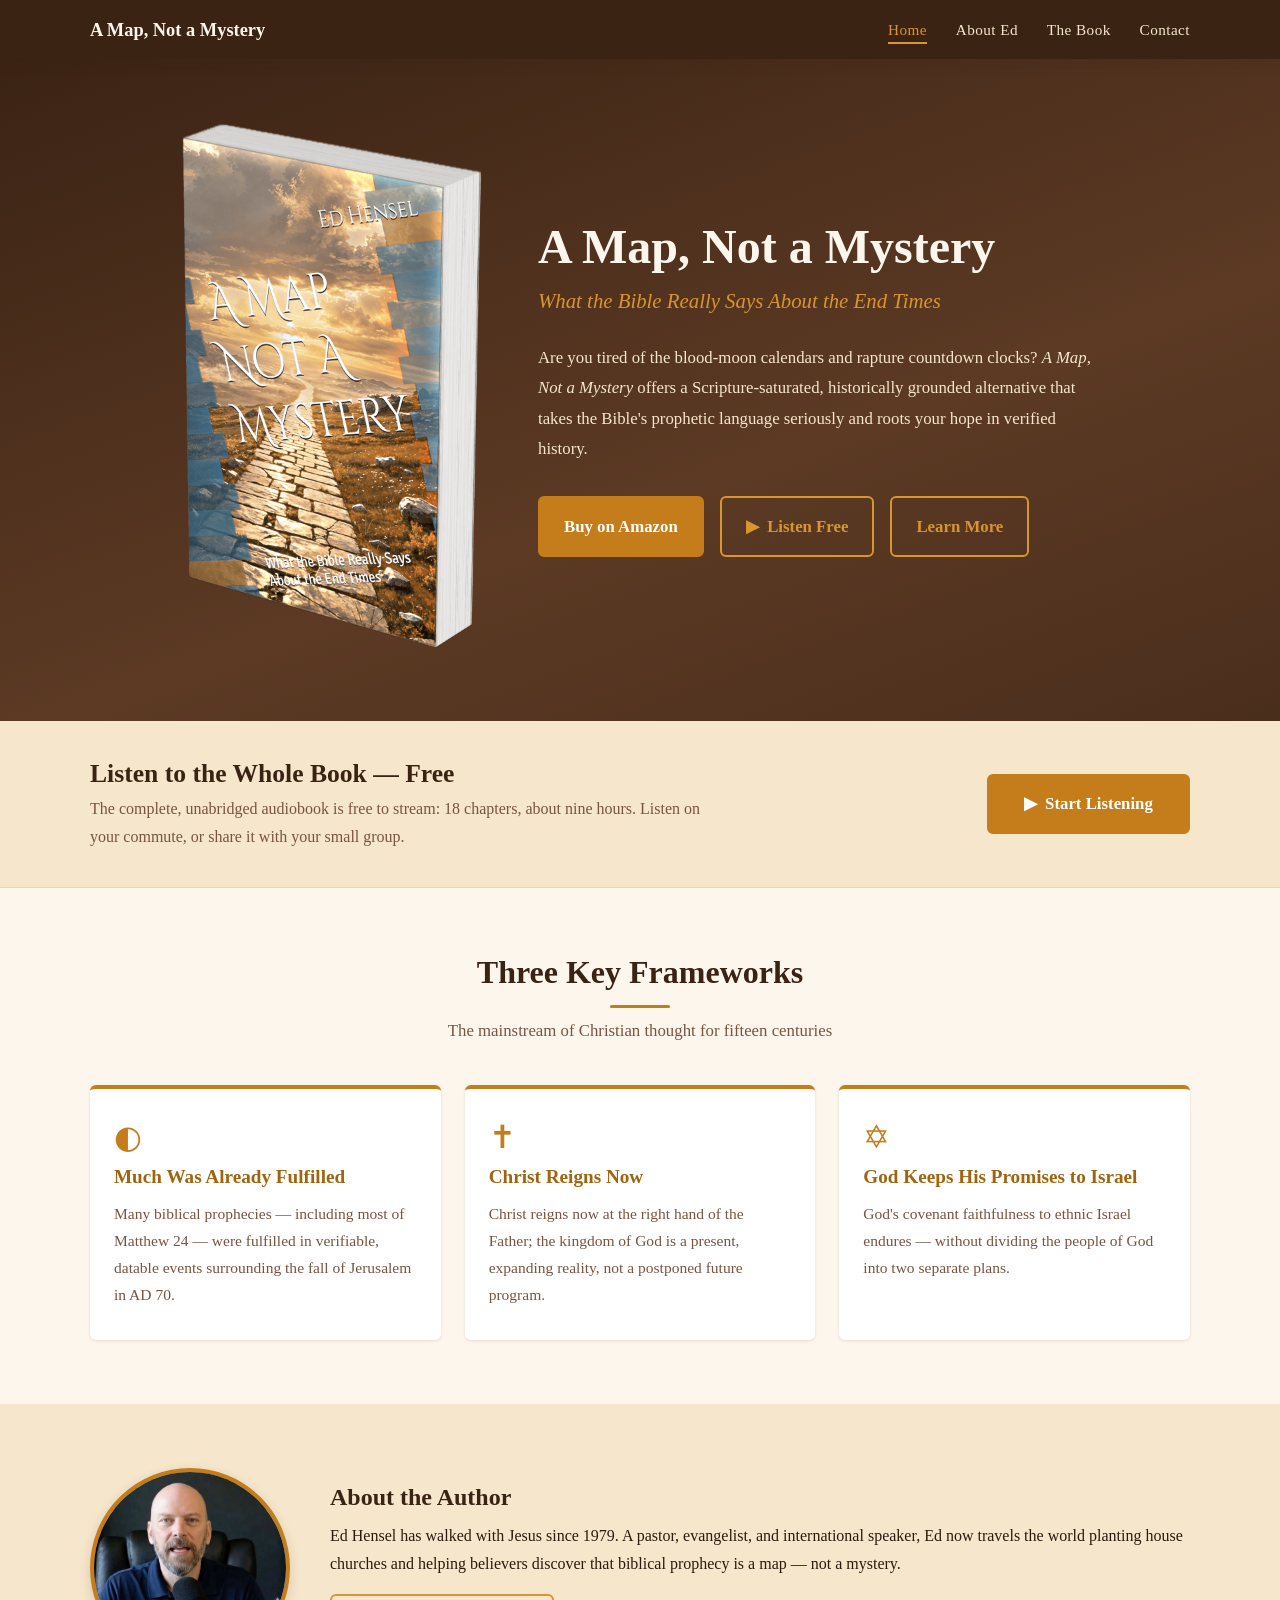
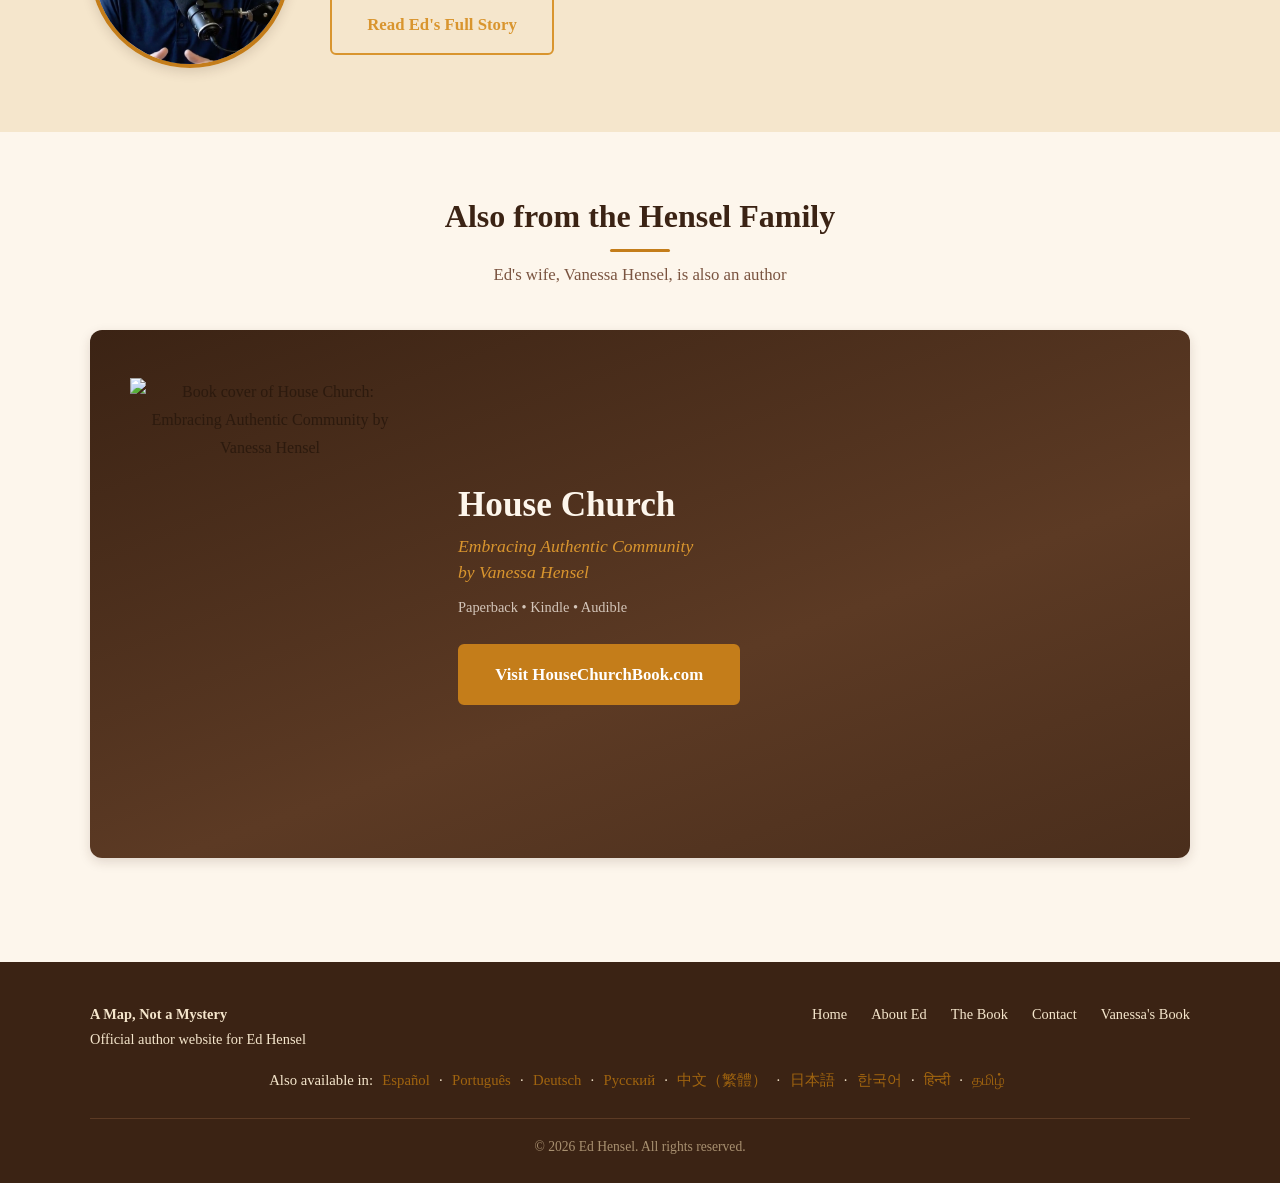
==== commit e1b6f208: "Link the 9 translated editions from the English pages; styles and sitemap" ====
--- a/index.html
+++ b/index.html
@@ -29,7 +29,7 @@
   <!-- Author -->
   <meta name="author" content="Ed Hensel">
 
-  <link rel="stylesheet" href="styles.css?v=20261029">
+  <link rel="stylesheet" href="styles.css?v=20261105">
 
   <!-- Structured Data: Book -->
   <script type="application/ld+json">
@@ -192,6 +192,7 @@
           </ul>
         </nav>
       </div>
+      <p class="lang-strip">Also available in: <a href="es/" lang="es">Español</a> &middot; <a href="pt/" lang="pt-BR">Português</a> &middot; <a href="de/" lang="de">Deutsch</a> &middot; <a href="ru/" lang="ru">Русский</a> &middot; <a href="zh/" lang="zh-Hant">中文（繁體）</a> &middot; <a href="ja/" lang="ja">日本語</a> &middot; <a href="ko/" lang="ko">한국어</a> &middot; <a href="hi/" lang="hi">हिन्दी</a> &middot; <a href="ta/" lang="ta">தமிழ்</a></p>
       <p class="footer-copy">&copy; 2026 Ed Hensel. All rights reserved.</p>
     </div>
   </footer>
--- a/styles.css
+++ b/styles.css
@@ -612,3 +612,26 @@
   .chapter-list { grid-template-columns: 1fr; }
   .chapter-btn__time { flex-basis: 3.6rem; }
 }
+
+/* ========== Translated editions (/<lang>/ pages) ========== */
+.toc-list { max-width: 720px; margin: 0 auto 2.5rem; padding: 0; list-style: none; }
+.book-description ul { margin: 0 0 1.2rem 1.4rem; }
+.book-description ul li { margin-bottom: .3rem; }
+.toc-list li { padding: .45rem 0; border-bottom: 1px solid var(--color-cream-dark); }
+.toc-list li:last-child { border-bottom: none; }
+.toc-list__kind { font-weight: 700; color: var(--color-amber-dark); margin-right: .35rem; }
+.bible-notice { max-width: 720px; margin: 2rem auto 0; font-size: .88rem; color: var(--color-brown-light); text-align: center; }
+.listen-note--soon { font-size: 1.05rem; }
+.listen-note--soon .btn { margin-top: 1.2rem; }
+.lang-list { list-style: none; display: flex; flex-wrap: wrap; justify-content: center; gap: .6rem 1rem; max-width: 820px; margin: 0 auto; padding: 0; }
+.lang-list a { display: inline-block; padding: .45rem 1rem; border: 1px solid var(--color-amber); border-radius: var(--radius); color: var(--color-brown); text-decoration: none; background: var(--color-white); }
+.lang-list a:hover, .lang-list a:focus { background: var(--color-amber); color: var(--color-white); }
+.lang-strip { text-align: center; font-size: .92rem; margin-top: 1rem; }
+.lang-strip a { margin: 0 .35rem; white-space: nowrap; }
+@media (max-width: 768px) {
+  .main-nav--lang ul { display: flex !important; position: static; flex-direction: row; gap: 1rem; background: none; box-shadow: none; padding: 0; }
+  .main-nav--lang a { padding: .25rem 0; }
+}
+:lang(zh) em, :lang(ja) em, :lang(ko) em, :lang(hi) em, :lang(ta) em,
+:lang(zh) .page-banner__sub, :lang(ja) .page-banner__sub, :lang(ko) .page-banner__sub, :lang(hi) .page-banner__sub, :lang(ta) .page-banner__sub,
+:lang(zh) .byline, :lang(ja) .byline, :lang(ko) .byline, :lang(hi) .byline, :lang(ta) .byline { font-style: normal; }
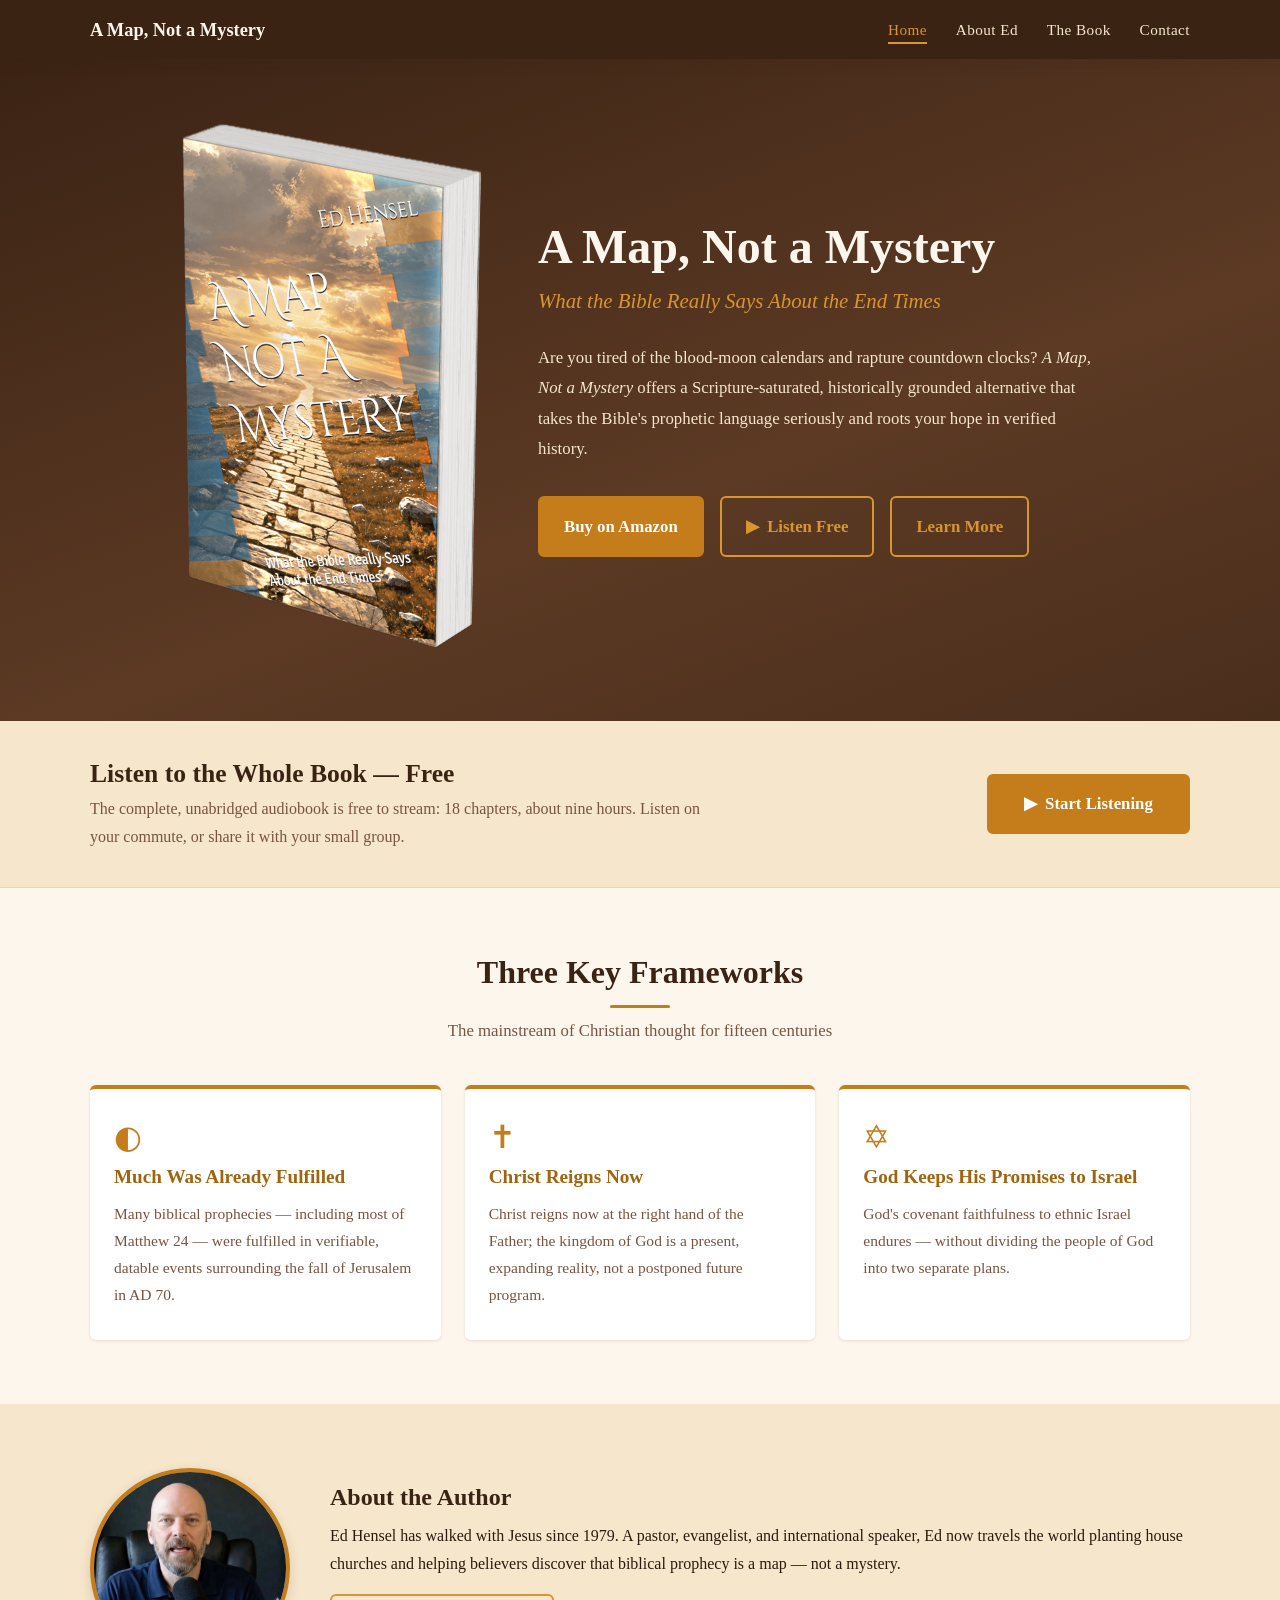
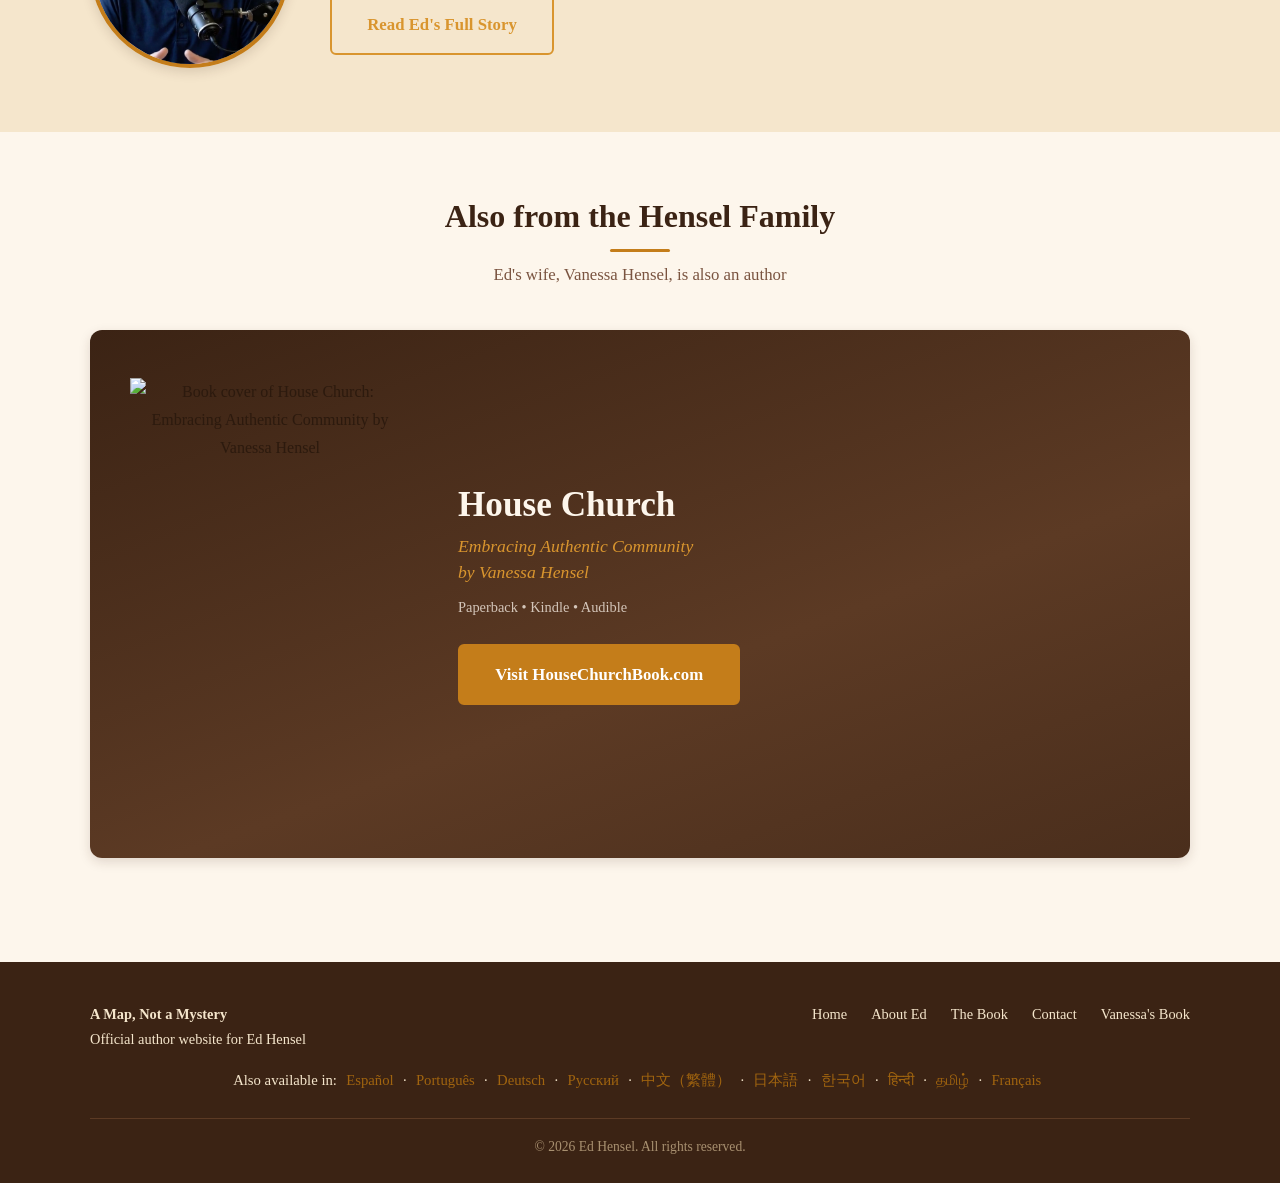
==== commit c2fb4cde: "Link the French edition from the English pages and sitemap" ====
--- a/index.html
+++ b/index.html
@@ -192,7 +192,7 @@
           </ul>
         </nav>
       </div>
-      <p class="lang-strip">Also available in: <a href="es/" lang="es">Español</a> &middot; <a href="pt/" lang="pt-BR">Português</a> &middot; <a href="de/" lang="de">Deutsch</a> &middot; <a href="ru/" lang="ru">Русский</a> &middot; <a href="zh/" lang="zh-Hant">中文（繁體）</a> &middot; <a href="ja/" lang="ja">日本語</a> &middot; <a href="ko/" lang="ko">한국어</a> &middot; <a href="hi/" lang="hi">हिन्दी</a> &middot; <a href="ta/" lang="ta">தமிழ்</a></p>
+      <p class="lang-strip">Also available in: <a href="es/" lang="es">Español</a> &middot; <a href="pt/" lang="pt-BR">Português</a> &middot; <a href="de/" lang="de">Deutsch</a> &middot; <a href="ru/" lang="ru">Русский</a> &middot; <a href="zh/" lang="zh-Hant">中文（繁體）</a> &middot; <a href="ja/" lang="ja">日本語</a> &middot; <a href="ko/" lang="ko">한국어</a> &middot; <a href="hi/" lang="hi">हिन्दी</a> &middot; <a href="ta/" lang="ta">தமிழ்</a> &middot; <a href="fr/" lang="fr">Français</a></p>
       <p class="footer-copy">&copy; 2026 Ed Hensel. All rights reserved.</p>
     </div>
   </footer>
